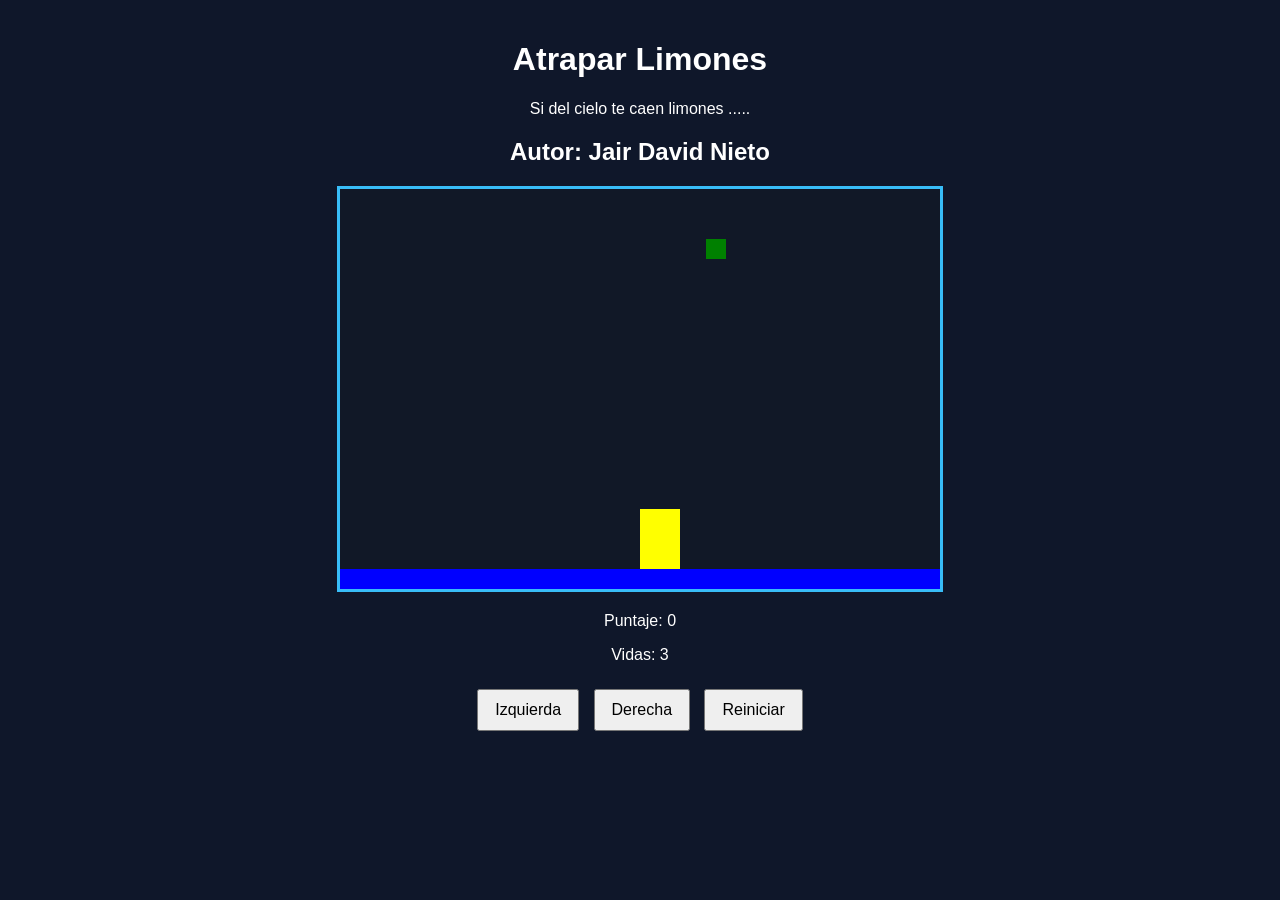
==== index.html @ 97357b10 "Renombrando html principal" ====
<!DOCTYPE html>
<html>
<head>
  <title>Caza Estrellas</title>
  <link rel="stylesheet" href="limones.css" />
  <script src="utils.js" ></script>
</head>
<body onload="iniciar();">
  <div class="contenedor">
    <h1>Atrapar Limones</h1>
    <p>Si del cielo te caen limones ..... </p>
    <h2>Autor: Jair David Nieto</h2>
    <canvas id="areajuego" width="600" height="400" ></canvas>
    <div class="panel">
      <p>Puntaje: <span id="txtPuntaje">0</span></p>
      <p>Vidas: <span id="txtVida">3</span></p>

    </div>
    <div class="botones">
      <button onclick="moverIzquierda();">Izquierda</button>
      <button onclick="moverDerecha();" >Derecha</button>
      <button onclick="reiniciar();" >Reiniciar</button>
    </div>
  </div>
<script src="limones.js" ></script>
</body>
</html>
---- limones.css ----
body {
  font-family: Arial, sans-serif;
  background-color: #0f172a;
  color: white;
  text-align: center;
  margin: 0;
  padding: 20px;
}

.contenedor {
  max-width: 800px;
  margin: 0 auto;
}

canvas {
  background-color: #111827;
  border: 3px solid #38bdf8;
  display: block;
  margin: 20px auto;
}

.panel {
  margin: 20px 0;
}

.botones button {
  margin: 5px;
  padding: 10px 16px;
  font-size: 16px;
  cursor: pointer;
}
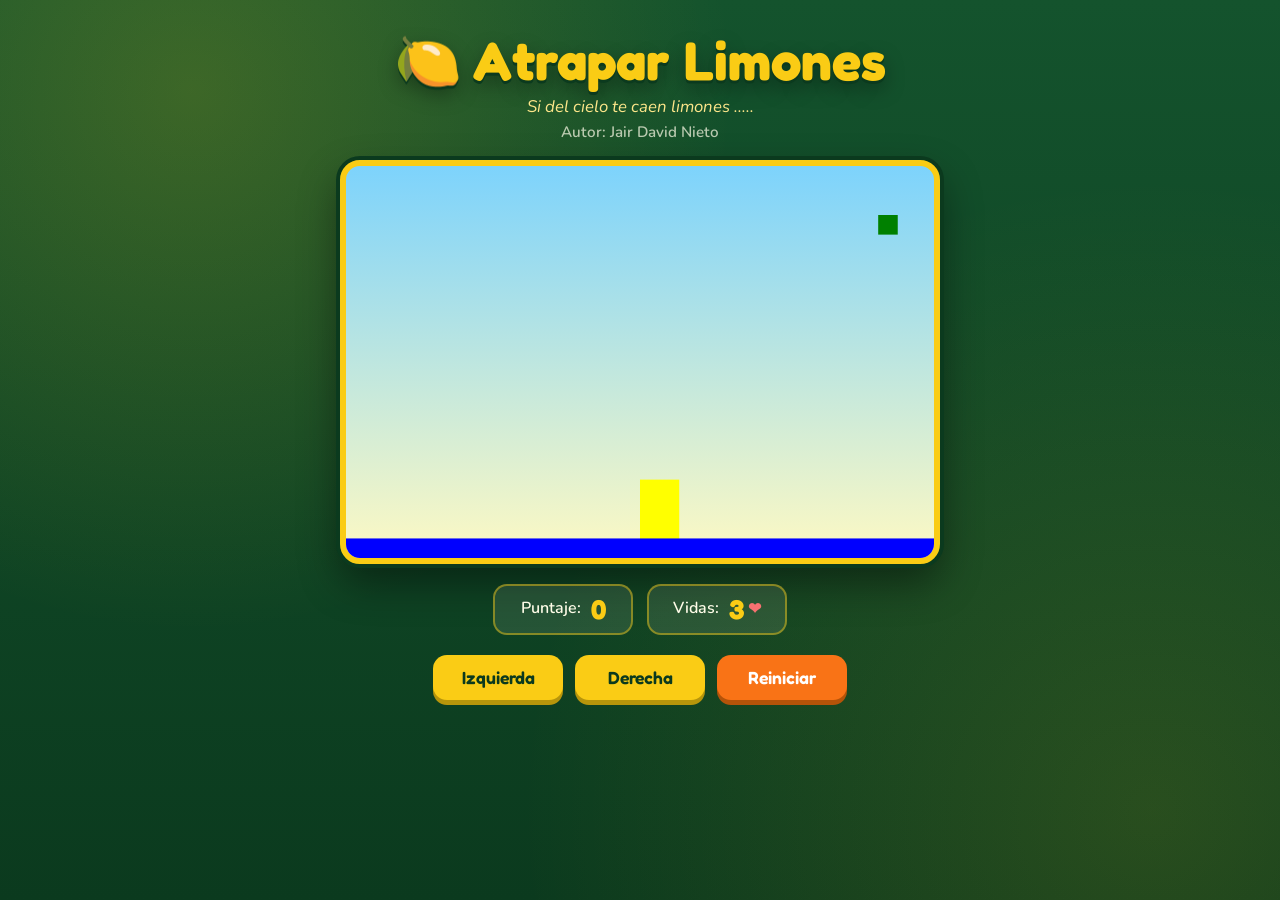
==== commit 5c1ca1eb: "mejoras visuales con claude" ====
--- a/index.html
+++ b/index.html
@@ -1,7 +1,12 @@
 <!DOCTYPE html>
-<html>
+<html lang="es">
 <head>
-  <title>Caza Estrellas</title>
+  <meta charset="UTF-8" />
+  <meta name="viewport" content="width=device-width, initial-scale=1" />
+  <title>Atrapar Limones</title>
+  <link rel="preconnect" href="https://fonts.googleapis.com" />
+  <link rel="preconnect" href="https://fonts.gstatic.com" crossorigin />
+  <link href="https://fonts.googleapis.com/css2?family=Fredoka:wght@500;600;700&family=Nunito:ital,wght@0,400;0,600;1,400&display=swap" rel="stylesheet" />
   <link rel="stylesheet" href="limones.css" />
   <script src="utils.js" ></script>
 </head>
--- a/limones.css
+++ b/limones.css
@@ -1,31 +1,169 @@
+:root {
+  --hoja: #14532d;
+  --hoja-oscura: #0b3a1e;
+  --limon: #facc15;
+  --limon-claro: #fde68a;
+  --crema: #fefce8;
+  --naranja: #f97316;
+  --cielo-alto: #7dd3fc;
+  --cielo-bajo: #fef9c3;
+}
+
+* { box-sizing: border-box; }
+
 body {
-  font-family: Arial, sans-serif;
-  background-color: #0f172a;
-  color: white;
+  font-family: "Nunito", "Segoe UI", Arial, sans-serif;
+  color: var(--crema);
   text-align: center;
   margin: 0;
-  padding: 20px;
+  padding: 24px 16px 40px;
+  min-height: 100vh;
+  background:
+    radial-gradient(circle at 15% 10%, rgba(250, 204, 21, 0.18) 0, transparent 40%),
+    radial-gradient(circle at 90% 90%, rgba(250, 204, 21, 0.12) 0, transparent 45%),
+    linear-gradient(180deg, var(--hoja) 0%, var(--hoja-oscura) 100%);
 }
 
 .contenedor {
-  max-width: 800px;
+  max-width: 680px;
   margin: 0 auto;
 }
 
+h1 {
+  font-family: "Fredoka", "Trebuchet MS", sans-serif;
+  font-weight: 700;
+  font-size: clamp(2.2rem, 7vw, 3.4rem);
+  line-height: 1.05;
+  margin: 8px 0 6px;
+  color: var(--limon);
+  text-shadow: 0 3px 0 var(--hoja-oscura), 0 8px 20px rgba(0, 0, 0, 0.35);
+}
+
+h1::before {
+  content: "🍋 ";
+}
+
+.contenedor > p {
+  font-size: 1.05rem;
+  font-style: italic;
+  color: var(--limon-claro);
+  margin: 0 0 4px;
+}
+
+h2 {
+  font-size: 0.95rem;
+  font-weight: 600;
+  color: rgba(254, 252, 232, 0.7);
+  margin: 0 0 18px;
+}
+
 canvas {
-  background-color: #111827;
-  border: 3px solid #38bdf8;
   display: block;
-  margin: 20px auto;
+  width: 100%;
+  max-width: 600px;
+  height: auto;
+  margin: 16px auto;
+  border: 6px solid var(--limon);
+  border-radius: 20px;
+  background: linear-gradient(180deg, var(--cielo-alto) 0%, var(--cielo-bajo) 100%);
+  box-shadow:
+    0 0 0 4px var(--hoja-oscura),
+    0 18px 40px rgba(0, 0, 0, 0.45);
+  touch-action: manipulation;
 }
 
 .panel {
+  display: flex;
+  justify-content: center;
+  gap: 14px;
   margin: 20px 0;
 }
 
+.panel p {
+  margin: 0;
+  min-width: 140px;
+  padding: 10px 18px;
+  border-radius: 14px;
+  background: rgba(254, 252, 232, 0.1);
+  border: 2px solid rgba(250, 204, 21, 0.45);
+  font-weight: 600;
+  font-size: 1rem;
+}
+
+.panel span {
+  display: inline-block;
+  margin-left: 6px;
+  font-family: "Fredoka", "Trebuchet MS", sans-serif;
+  font-size: 1.7rem;
+  font-weight: 700;
+  line-height: 1;
+  color: var(--limon);
+  vertical-align: middle;
+}
+
+.panel p:last-child::after {
+  content: " ❤";
+  color: #f87171;
+}
+
+.botones {
+  display: flex;
+  flex-wrap: wrap;
+  justify-content: center;
+  gap: 12px;
+}
+
 .botones button {
-  margin: 5px;
-  padding: 10px 16px;
-  font-size: 16px;
+  font-family: "Fredoka", "Trebuchet MS", sans-serif;
+  font-size: 1.1rem;
+  font-weight: 600;
+  min-width: 130px;
+  padding: 12px 22px;
+  border: none;
+  border-radius: 14px;
   cursor: pointer;
+  color: var(--hoja-oscura);
+  background: var(--limon);
+  box-shadow: 0 5px 0 #b7950b;
+  transition: transform 0.1s ease, box-shadow 0.1s ease, background 0.15s ease;
+}
+
+.botones button:hover {
+  background: #fde047;
+}
+
+.botones button:active {
+  transform: translateY(4px);
+  box-shadow: 0 1px 0 #b7950b;
+}
+
+.botones button:last-child {
+  color: #fff;
+  background: var(--naranja);
+  box-shadow: 0 5px 0 #b45309;
+}
+
+.botones button:last-child:hover {
+  background: #fb923c;
+}
+
+.botones button:last-child:active {
+  box-shadow: 0 1px 0 #b45309;
+}
+
+.botones button:focus-visible {
+  outline: 3px solid var(--crema);
+  outline-offset: 3px;
+}
+
+@media (max-width: 480px) {
+  body { padding: 16px 10px 32px; }
+  canvas { border-width: 4px; border-radius: 14px; }
+  .panel { gap: 8px; }
+  .panel p { min-width: 0; flex: 1; padding: 8px 10px; }
+  .botones button { flex: 1 1 40%; min-width: 0; padding: 14px 10px; }
+}
+
+@media (prefers-reduced-motion: reduce) {
+  .botones button { transition: none; }
 }
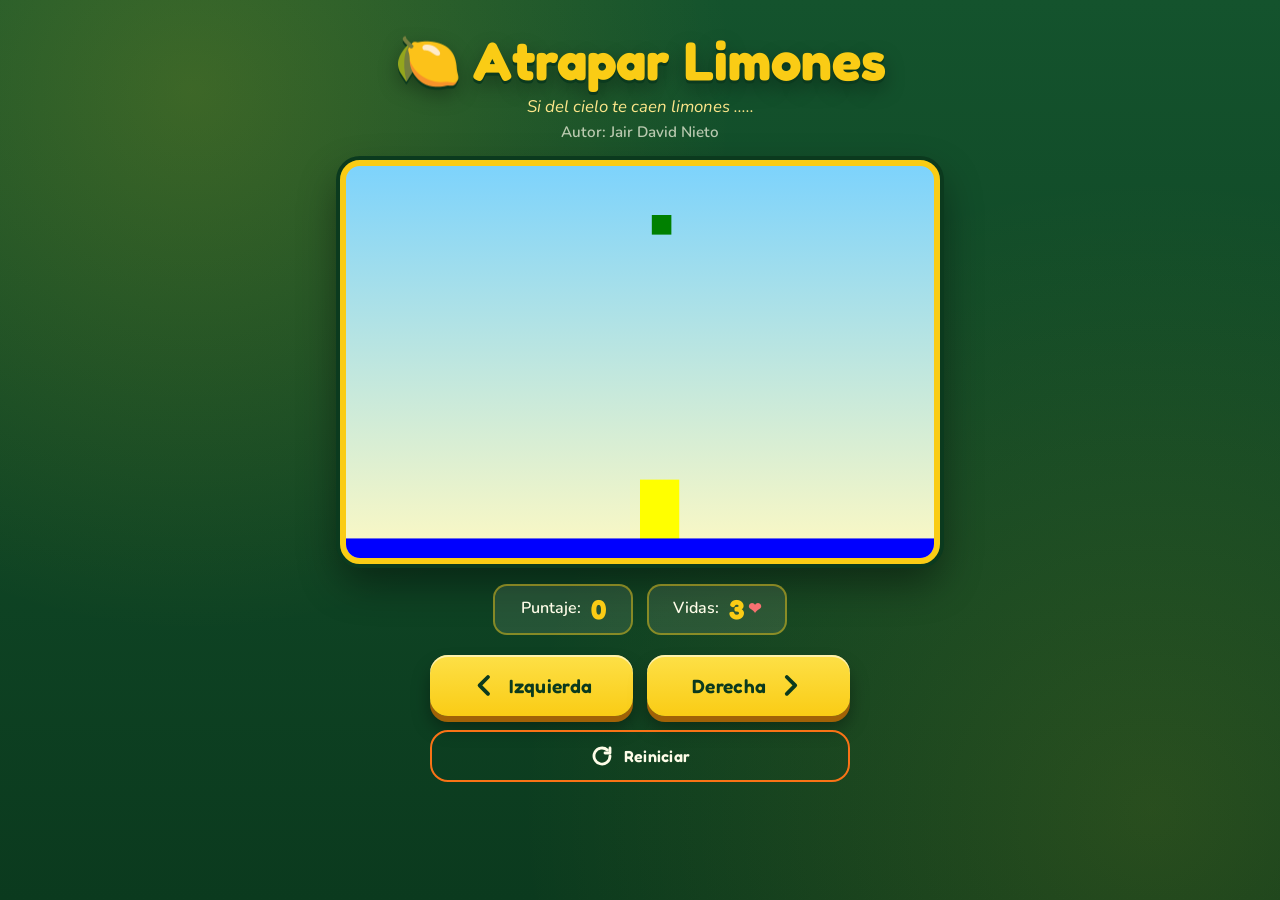
==== commit e7dc4b11: "Se mejoraron los botones" ====
--- a/index.html
+++ b/index.html
@@ -22,9 +22,18 @@
 
     </div>
     <div class="botones">
-      <button onclick="moverIzquierda();">Izquierda</button>
-      <button onclick="moverDerecha();" >Derecha</button>
-      <button onclick="reiniciar();" >Reiniciar</button>
+      <button type="button" onclick="moverIzquierda();" aria-label="Mover a la izquierda">
+        <svg viewBox="0 0 24 24" aria-hidden="true"><path d="M15 5l-7 7 7 7"/></svg>
+        <span>Izquierda</span>
+      </button>
+      <button type="button" onclick="moverDerecha();" aria-label="Mover a la derecha">
+        <span>Derecha</span>
+        <svg viewBox="0 0 24 24" aria-hidden="true"><path d="M9 5l7 7-7 7"/></svg>
+      </button>
+      <button type="button" onclick="reiniciar();" aria-label="Reiniciar el juego">
+        <svg viewBox="0 0 24 24" aria-hidden="true"><path d="M20 12a8 8 0 1 1-2.6-5.9"/><path d="M20 4v5h-5"/></svg>
+        <span>Reiniciar</span>
+      </button>
     </div>
   </div>
 <script src="limones.js" ></script>
--- a/limones.css
+++ b/limones.css
@@ -107,48 +107,85 @@
 }
 
 .botones {
-  display: flex;
-  flex-wrap: wrap;
+  display: grid;
+  grid-template-columns: 1fr 1fr;
+  gap: 14px;
+  max-width: 420px;
+  margin: 0 auto;
+}
+
+.botones button {
+  display: inline-flex;
+  align-items: center;
   justify-content: center;
-  gap: 12px;
-}
-
-.botones button {
+  gap: 10px;
   font-family: "Fredoka", "Trebuchet MS", sans-serif;
-  font-size: 1.1rem;
+  font-size: 1.2rem;
   font-weight: 600;
-  min-width: 130px;
-  padding: 12px 22px;
+  letter-spacing: 0.02em;
+  padding: 16px 20px;
   border: none;
-  border-radius: 14px;
+  border-radius: 18px;
   cursor: pointer;
+  user-select: none;
+  -webkit-tap-highlight-color: transparent;
+  touch-action: manipulation;
   color: var(--hoja-oscura);
-  background: var(--limon);
-  box-shadow: 0 5px 0 #b7950b;
-  transition: transform 0.1s ease, box-shadow 0.1s ease, background 0.15s ease;
+  background: linear-gradient(180deg, #fde047 0%, var(--limon) 100%);
+  box-shadow:
+    0 6px 0 #a16207,
+    0 12px 18px rgba(0, 0, 0, 0.35),
+    inset 0 2px 0 rgba(255, 255, 255, 0.55);
+  transition: transform 0.08s ease, box-shadow 0.08s ease, filter 0.15s ease;
+}
+
+.botones button svg {
+  width: 1.5em;
+  height: 1.5em;
+  flex: none;
+  fill: none;
+  stroke: currentColor;
+  stroke-width: 3.2;
+  stroke-linecap: round;
+  stroke-linejoin: round;
 }
 
 .botones button:hover {
-  background: #fde047;
+  filter: brightness(1.06);
 }
 
 .botones button:active {
-  transform: translateY(4px);
-  box-shadow: 0 1px 0 #b7950b;
-}
-
+  transform: translateY(5px);
+  box-shadow:
+    0 1px 0 #a16207,
+    0 3px 6px rgba(0, 0, 0, 0.3),
+    inset 0 2px 0 rgba(255, 255, 255, 0.35);
+}
+
+/* Reiniciar: botón secundario, ancho completo y con contorno */
 .botones button:last-child {
+  grid-column: 1 / -1;
+  padding: 12px 20px;
+  font-size: 1rem;
+  color: var(--crema);
+  background: transparent;
+  border: 2px solid var(--naranja);
+  box-shadow: none;
+}
+
+.botones button:last-child svg {
+  stroke-width: 2.8;
+}
+
+.botones button:last-child:hover {
   color: #fff;
   background: var(--naranja);
-  box-shadow: 0 5px 0 #b45309;
-}
-
-.botones button:last-child:hover {
-  background: #fb923c;
+  filter: none;
 }
 
 .botones button:last-child:active {
-  box-shadow: 0 1px 0 #b45309;
+  transform: scale(0.97);
+  box-shadow: none;
 }
 
 .botones button:focus-visible {
@@ -161,7 +198,9 @@
   canvas { border-width: 4px; border-radius: 14px; }
   .panel { gap: 8px; }
   .panel p { min-width: 0; flex: 1; padding: 8px 10px; }
-  .botones button { flex: 1 1 40%; min-width: 0; padding: 14px 10px; }
+  .botones { gap: 10px; }
+  .botones button { padding: 18px 10px; }
+  .botones button:last-child { padding: 12px 10px; }
 }
 
 @media (prefers-reduced-motion: reduce) {
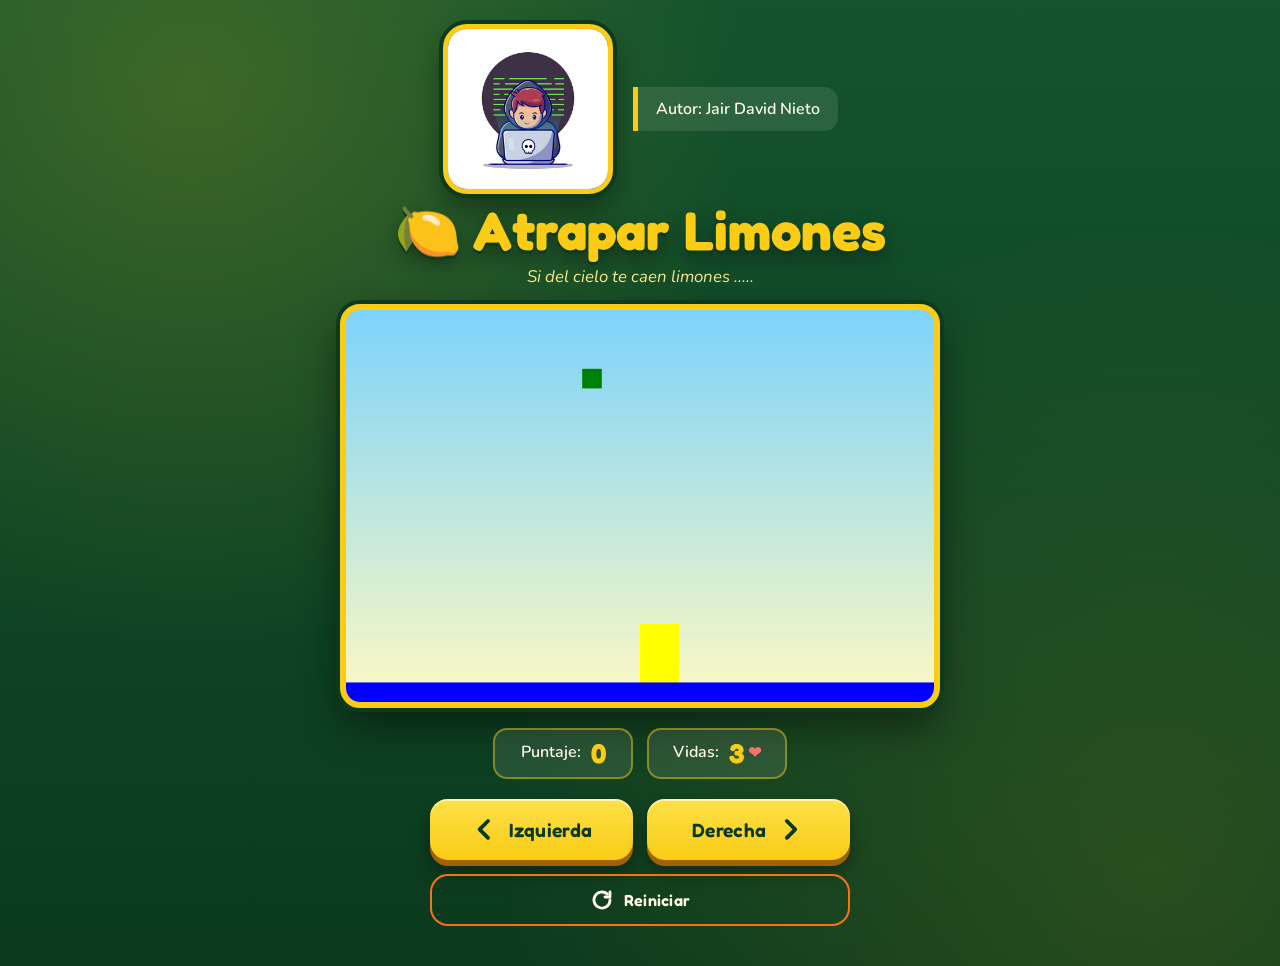
==== commit 5b023f9b: "se agrego el logo y cambio la ubicacion del autor" ====
--- a/index.html
+++ b/index.html
@@ -12,9 +12,12 @@
 </head>
 <body onload="iniciar();">
   <div class="contenedor">
+    <div class="cabecera">
+      <img class="portada" src="images.jpg" alt="Ilustración de un personaje con capucha frente a una laptop" />
+      <h2>Autor: Jair David Nieto</h2>
+    </div>
     <h1>Atrapar Limones</h1>
     <p>Si del cielo te caen limones ..... </p>
-    <h2>Autor: Jair David Nieto</h2>
     <canvas id="areajuego" width="600" height="400" ></canvas>
     <div class="panel">
       <p>Puntaje: <span id="txtPuntaje">0</span></p>
--- a/limones.css
+++ b/limones.css
@@ -29,6 +29,29 @@
   margin: 0 auto;
 }
 
+.cabecera {
+  display: flex;
+  align-items: center;
+  justify-content: center;
+  gap: 20px;
+  margin: 0 auto 8px;
+}
+
+.portada {
+  display: block;
+  width: 170px;
+  height: 170px;
+  flex: none;
+  margin: 0;
+  object-fit: cover;
+  background: #fff;
+  border: 5px solid var(--limon);
+  border-radius: 24px;
+  box-shadow:
+    0 0 0 4px var(--hoja-oscura),
+    0 14px 28px rgba(0, 0, 0, 0.4);
+}
+
 h1 {
   font-family: "Fredoka", "Trebuchet MS", sans-serif;
   font-weight: 700;
@@ -51,10 +74,16 @@
 }
 
 h2 {
-  font-size: 0.95rem;
+  margin: 0;
+  padding: 12px 18px;
+  text-align: left;
+  font-size: 1rem;
   font-weight: 600;
-  color: rgba(254, 252, 232, 0.7);
-  margin: 0 0 18px;
+  line-height: 1.3;
+  color: var(--crema);
+  background: rgba(254, 252, 232, 0.1);
+  border-left: 5px solid var(--limon);
+  border-radius: 0 14px 14px 0;
 }
 
 canvas {
@@ -196,6 +225,9 @@
 @media (max-width: 480px) {
   body { padding: 16px 10px 32px; }
   canvas { border-width: 4px; border-radius: 14px; }
+  .cabecera { gap: 12px; }
+  .portada { width: 110px; height: 110px; }
+  h2 { font-size: 0.9rem; padding: 10px 12px; }
   .panel { gap: 8px; }
   .panel p { min-width: 0; flex: 1; padding: 8px 10px; }
   .botones { gap: 10px; }
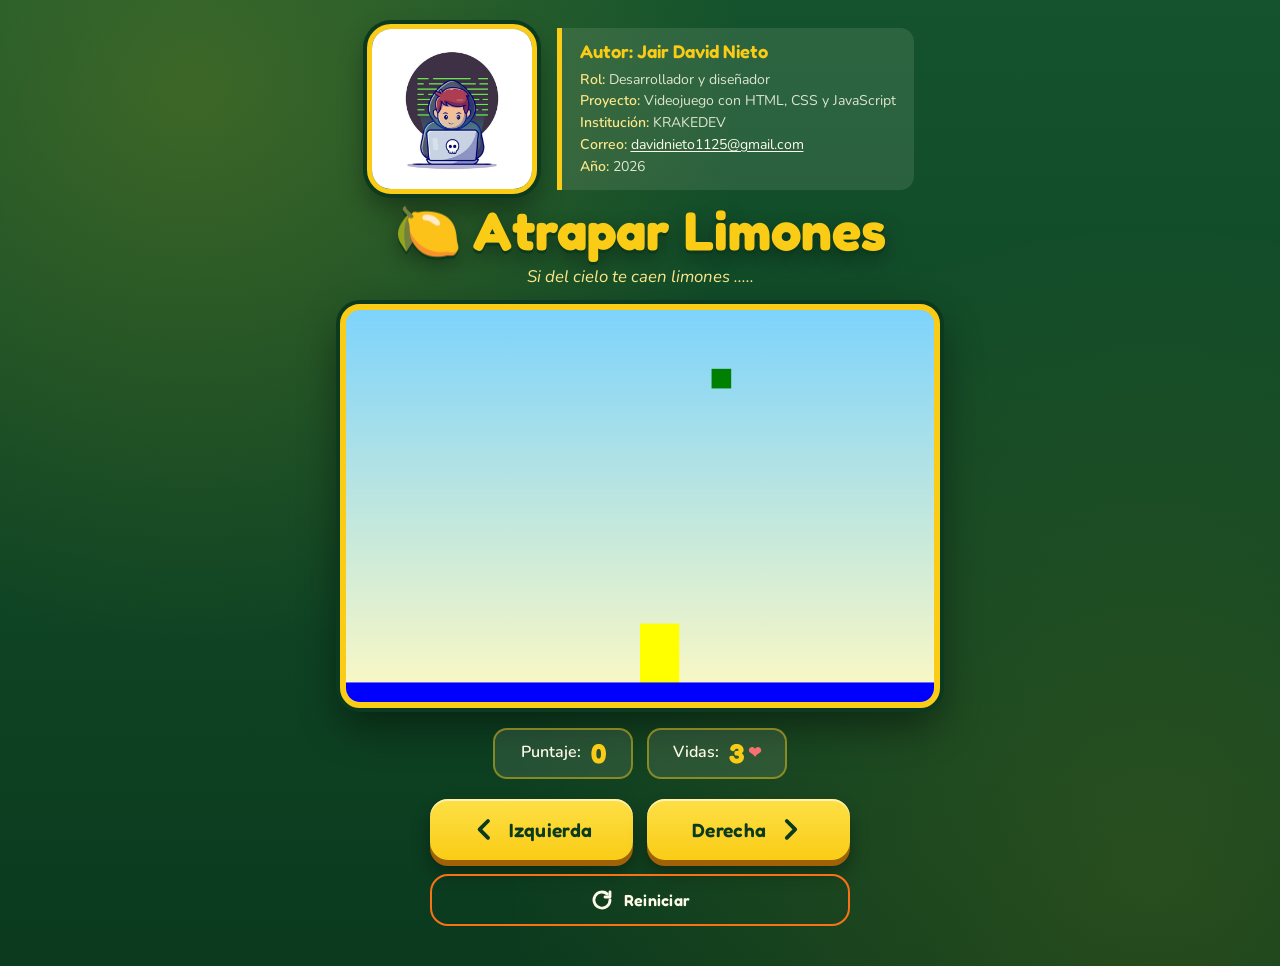
==== commit 89299fa0: "Se agrego mas informacion del autor" ====
--- a/index.html
+++ b/index.html
@@ -14,7 +14,16 @@
   <div class="contenedor">
     <div class="cabecera">
       <img class="portada" src="images.jpg" alt="Ilustración de un personaje con capucha frente a una laptop" />
-      <h2>Autor: Jair David Nieto</h2>
+      <div class="info">
+        <h2>Autor: Jair David Nieto</h2>
+        <ul class="datos">
+          <li><strong>Rol:</strong> Desarrollador y diseñador</li>
+          <li><strong>Proyecto:</strong> Videojuego con HTML, CSS y JavaScript</li>
+          <li><strong>Institución:</strong> KRAKEDEV</li>
+          <li><strong>Correo:</strong> <a href="mailto:tucorreo@ejemplo.com">davidnieto1125@gmail.com</a></li>
+          <li><strong>Año:</strong> 2026</li>
+        </ul>
+      </div>
     </div>
     <h1>Atrapar Limones</h1>
     <p>Si del cielo te caen limones ..... </p>
--- a/limones.css
+++ b/limones.css
@@ -73,17 +73,44 @@
   margin: 0 0 4px;
 }
 
-h2 {
-  margin: 0;
+.info {
   padding: 12px 18px;
   text-align: left;
-  font-size: 1rem;
-  font-weight: 600;
-  line-height: 1.3;
-  color: var(--crema);
   background: rgba(254, 252, 232, 0.1);
   border-left: 5px solid var(--limon);
   border-radius: 0 14px 14px 0;
+}
+
+h2 {
+  margin: 0 0 6px;
+  font-family: "Fredoka", "Trebuchet MS", sans-serif;
+  font-size: 1.15rem;
+  font-weight: 600;
+  line-height: 1.2;
+  color: var(--limon);
+}
+
+.datos {
+  list-style: none;
+  margin: 0;
+  padding: 0;
+  font-size: 0.88rem;
+  line-height: 1.55;
+  color: rgba(254, 252, 232, 0.85);
+}
+
+.datos strong {
+  color: var(--limon-claro);
+  font-weight: 600;
+}
+
+.datos a {
+  color: var(--crema);
+  text-underline-offset: 2px;
+}
+
+.datos a:hover {
+  color: var(--limon);
 }
 
 canvas {
@@ -227,7 +254,9 @@
   canvas { border-width: 4px; border-radius: 14px; }
   .cabecera { gap: 12px; }
   .portada { width: 110px; height: 110px; }
-  h2 { font-size: 0.9rem; padding: 10px 12px; }
+  .info { padding: 10px 12px; }
+  h2 { font-size: 1rem; }
+  .datos { font-size: 0.78rem; }
   .panel { gap: 8px; }
   .panel p { min-width: 0; flex: 1; padding: 8px 10px; }
   .botones { gap: 10px; }
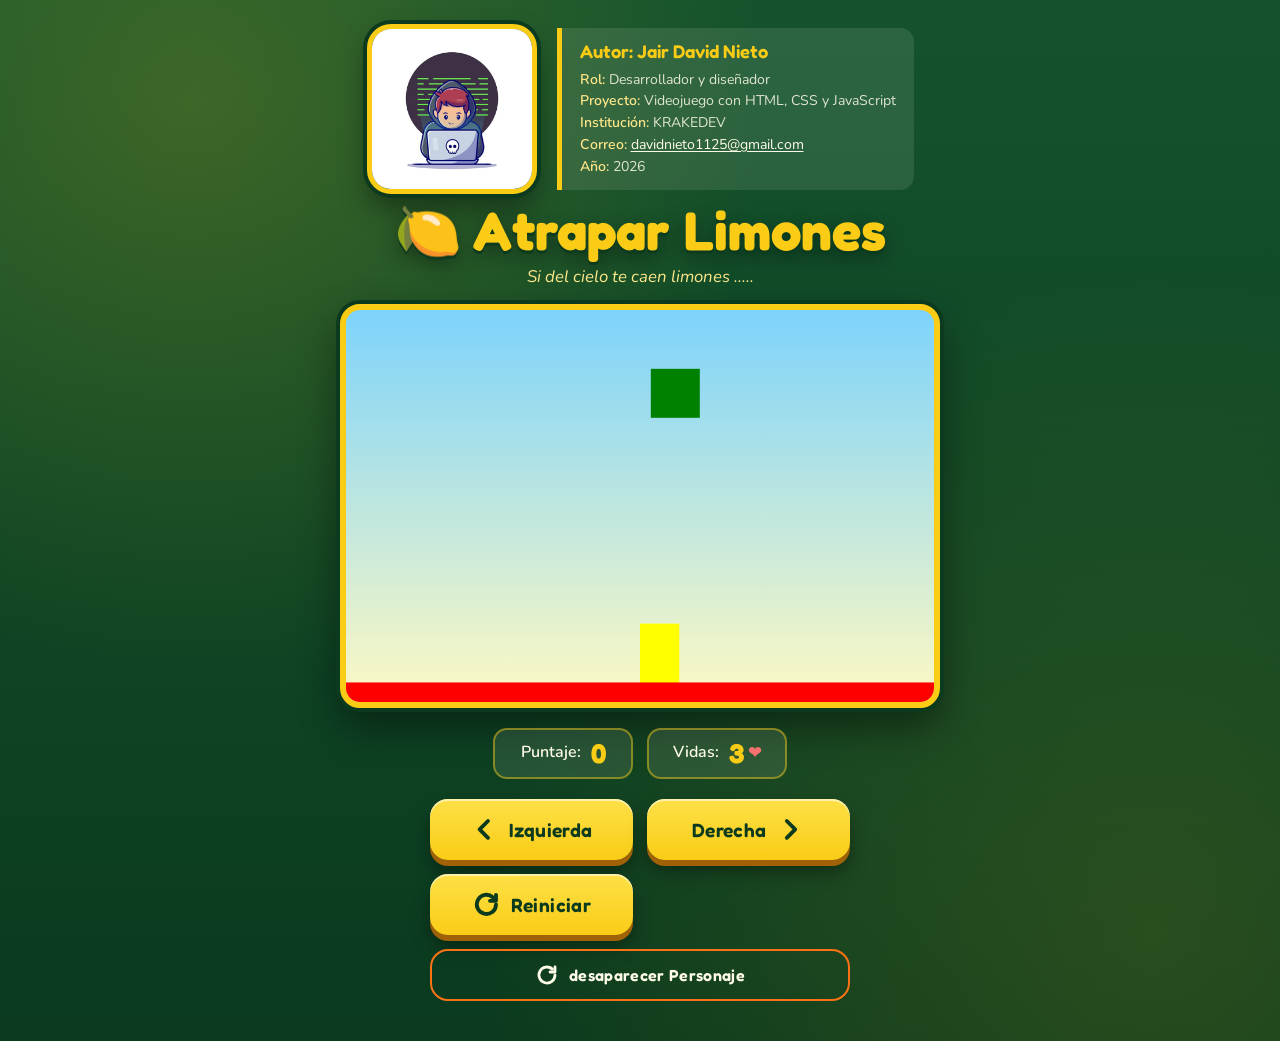
==== commit 0c4138a4: "Agragar funcion para desaparecer el personaje y el respectivo boton" ====
--- a/index.html
+++ b/index.html
@@ -46,6 +46,10 @@
         <svg viewBox="0 0 24 24" aria-hidden="true"><path d="M20 12a8 8 0 1 1-2.6-5.9"/><path d="M20 4v5h-5"/></svg>
         <span>Reiniciar</span>
       </button>
+      <button type="button" onclick="desaparecerPersonaje();" aria-label="Reiniciar el juego">
+        <svg viewBox="0 0 24 24" aria-hidden="true"><path d="M20 12a8 8 0 1 1-2.6-5.9"/><path d="M20 4v5h-5"/></svg>
+        <span>desaparecer Personaje</span>
+      </button>
     </div>
   </div>
 <script src="limones.js" ></script>
